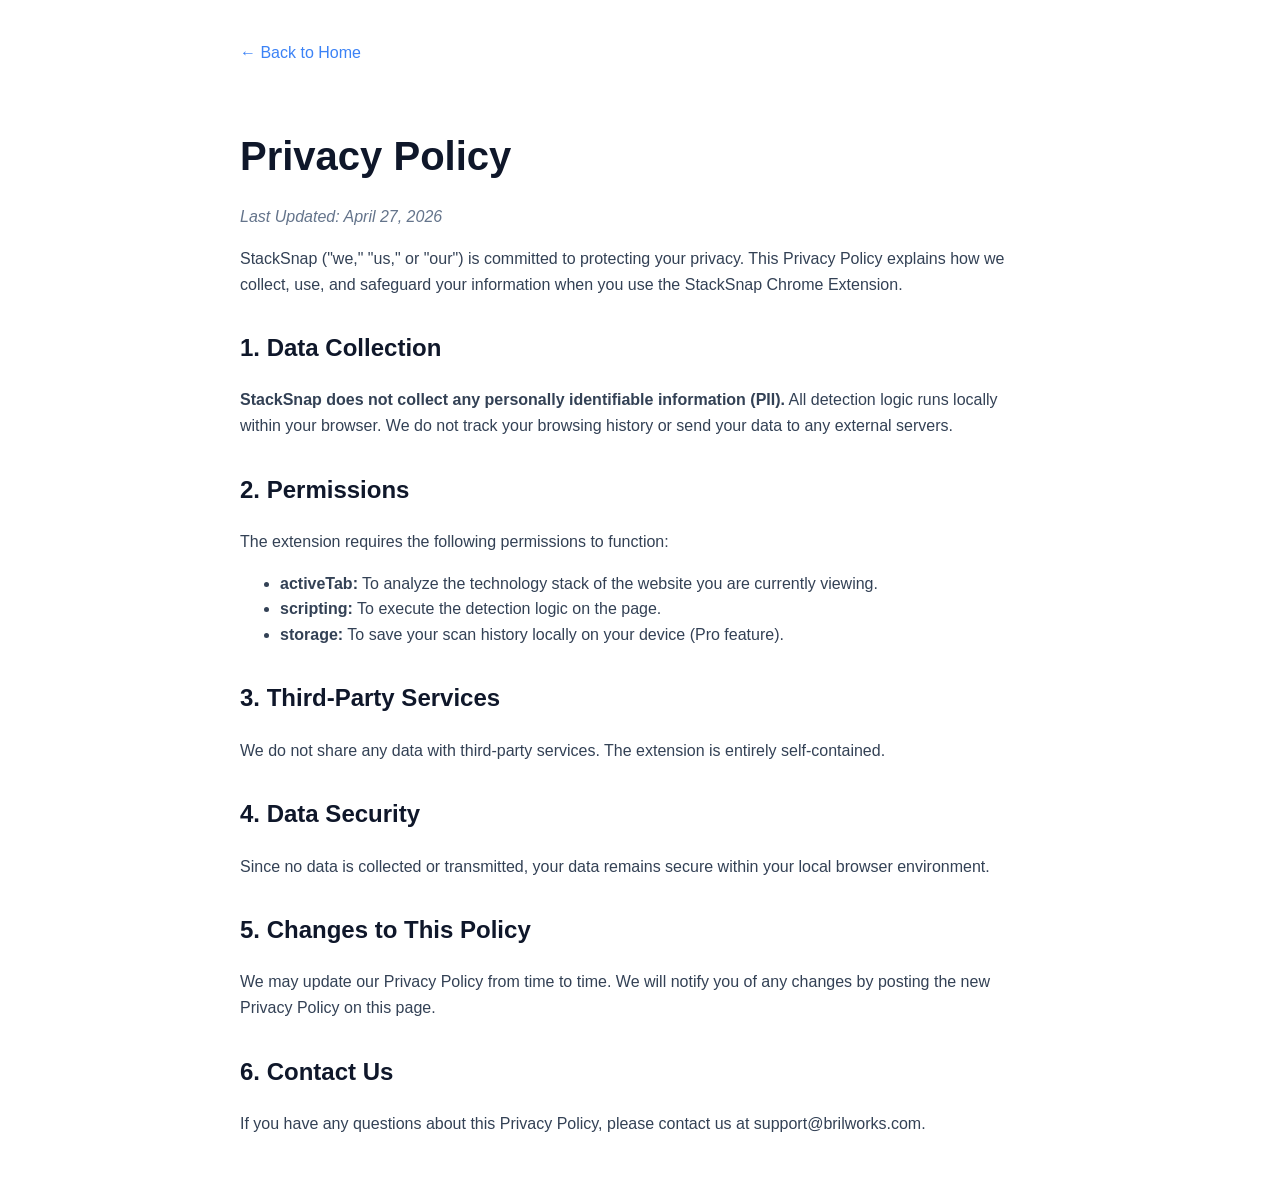
==== privacy.html @ 97b1abbc "Initial commit: Chrome extension and landing page" ====
<!DOCTYPE html>
<html lang="en">
<head>
    <meta charset="UTF-8">
    <meta name="viewport" content="width=device-width, initial-scale=1.0">
    <title>Privacy Policy | StackSnap</title>
    <meta name="description" content="Privacy Policy for StackSnap Chrome Extension. Learn how we handle your data.">
    <style>
        :root {
            --primary: #0f172a;
            --text: #334155;
            --bg: #ffffff;
            --accent: #3b82f6;
        }
        body {
            font-family: 'Inter', -apple-system, sans-serif;
            line-height: 1.6;
            color: var(--text);
            max-width: 800px;
            margin: 0 auto;
            padding: 40px 20px;
            background: var(--bg);
        }
        h1 { color: var(--primary); font-size: 2.5rem; margin-bottom: 1rem; }
        h2 { color: var(--primary); font-size: 1.5rem; margin-top: 2rem; }
        p { margin-bottom: 1rem; }
        .back-link {
            display: inline-block;
            margin-bottom: 2rem;
            color: var(--accent);
            text-decoration: none;
            font-weight: 500;
        }
        .date { font-style: italic; color: #64748b; }
    </style>
</head>
<body>
    <a href="/" class="back-link">← Back to Home</a>
    <h1>Privacy Policy</h1>
    <p class="date">Last Updated: April 27, 2026</p>

    <p>StackSnap ("we," "us," or "our") is committed to protecting your privacy. This Privacy Policy explains how we collect, use, and safeguard your information when you use the StackSnap Chrome Extension.</p>

    <h2>1. Data Collection</h2>
    <p><strong>StackSnap does not collect any personally identifiable information (PII).</strong> All detection logic runs locally within your browser. We do not track your browsing history or send your data to any external servers.</p>

    <h2>2. Permissions</h2>
    <p>The extension requires the following permissions to function:</p>
    <ul>
        <li><strong>activeTab:</strong> To analyze the technology stack of the website you are currently viewing.</li>
        <li><strong>scripting:</strong> To execute the detection logic on the page.</li>
        <li><strong>storage:</strong> To save your scan history locally on your device (Pro feature).</li>
    </ul>

    <h2>3. Third-Party Services</h2>
    <p>We do not share any data with third-party services. The extension is entirely self-contained.</p>

    <h2>4. Data Security</h2>
    <p>Since no data is collected or transmitted, your data remains secure within your local browser environment.</p>

    <h2>5. Changes to This Policy</h2>
    <p>We may update our Privacy Policy from time to time. We will notify you of any changes by posting the new Privacy Policy on this page.</p>

    <h2>6. Contact Us</h2>
    <p>If you have any questions about this Privacy Policy, please contact us at support@brilworks.com.</p>
</body>
</html>
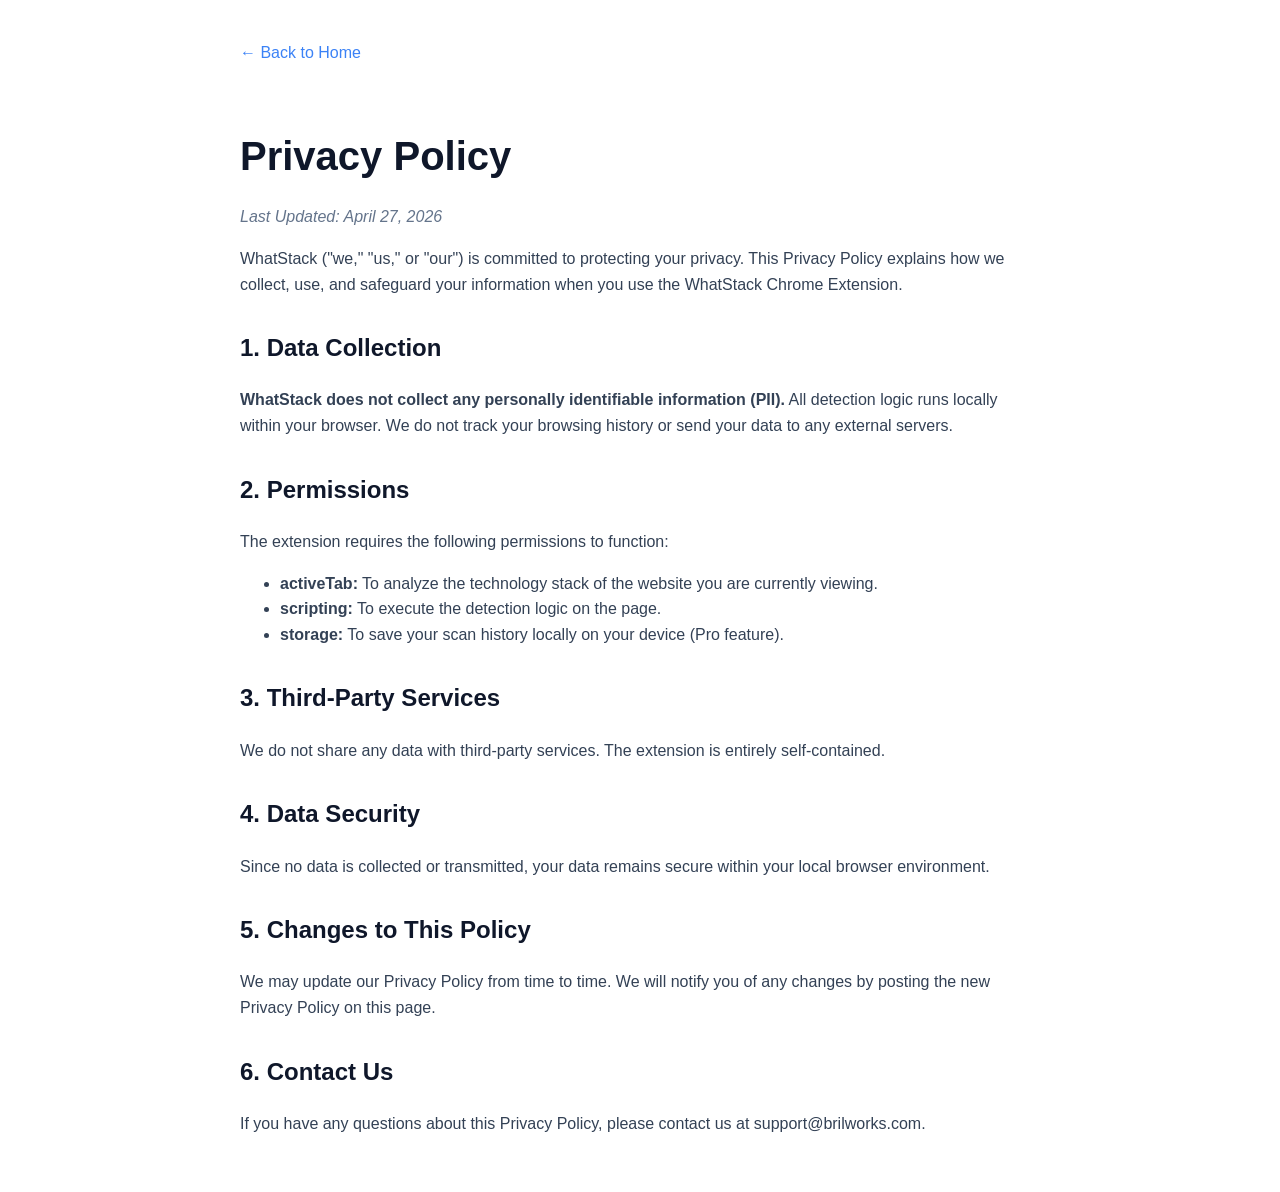
==== commit fb17b4dc: "Rebrand to WhatStack and optimize for Stack Scan SEO/GEO/AEO" ====
--- a/privacy.html
+++ b/privacy.html
@@ -3,8 +3,8 @@
 <head>
     <meta charset="UTF-8">
     <meta name="viewport" content="width=device-width, initial-scale=1.0">
-    <title>Privacy Policy | StackSnap</title>
-    <meta name="description" content="Privacy Policy for StackSnap Chrome Extension. Learn how we handle your data.">
+    <title>Privacy Policy | WhatStack</title>
+    <meta name="description" content="Privacy Policy for WhatStack Chrome Extension. Learn how we handle your data.">
     <style>
         :root {
             --primary: #0f172a;
@@ -39,10 +39,10 @@
     <h1>Privacy Policy</h1>
     <p class="date">Last Updated: April 27, 2026</p>
 
-    <p>StackSnap ("we," "us," or "our") is committed to protecting your privacy. This Privacy Policy explains how we collect, use, and safeguard your information when you use the StackSnap Chrome Extension.</p>
+    <p>WhatStack ("we," "us," or "our") is committed to protecting your privacy. This Privacy Policy explains how we collect, use, and safeguard your information when you use the WhatStack Chrome Extension.</p>
 
     <h2>1. Data Collection</h2>
-    <p><strong>StackSnap does not collect any personally identifiable information (PII).</strong> All detection logic runs locally within your browser. We do not track your browsing history or send your data to any external servers.</p>
+    <p><strong>WhatStack does not collect any personally identifiable information (PII).</strong> All detection logic runs locally within your browser. We do not track your browsing history or send your data to any external servers.</p>
 
     <h2>2. Permissions</h2>
     <p>The extension requires the following permissions to function:</p>
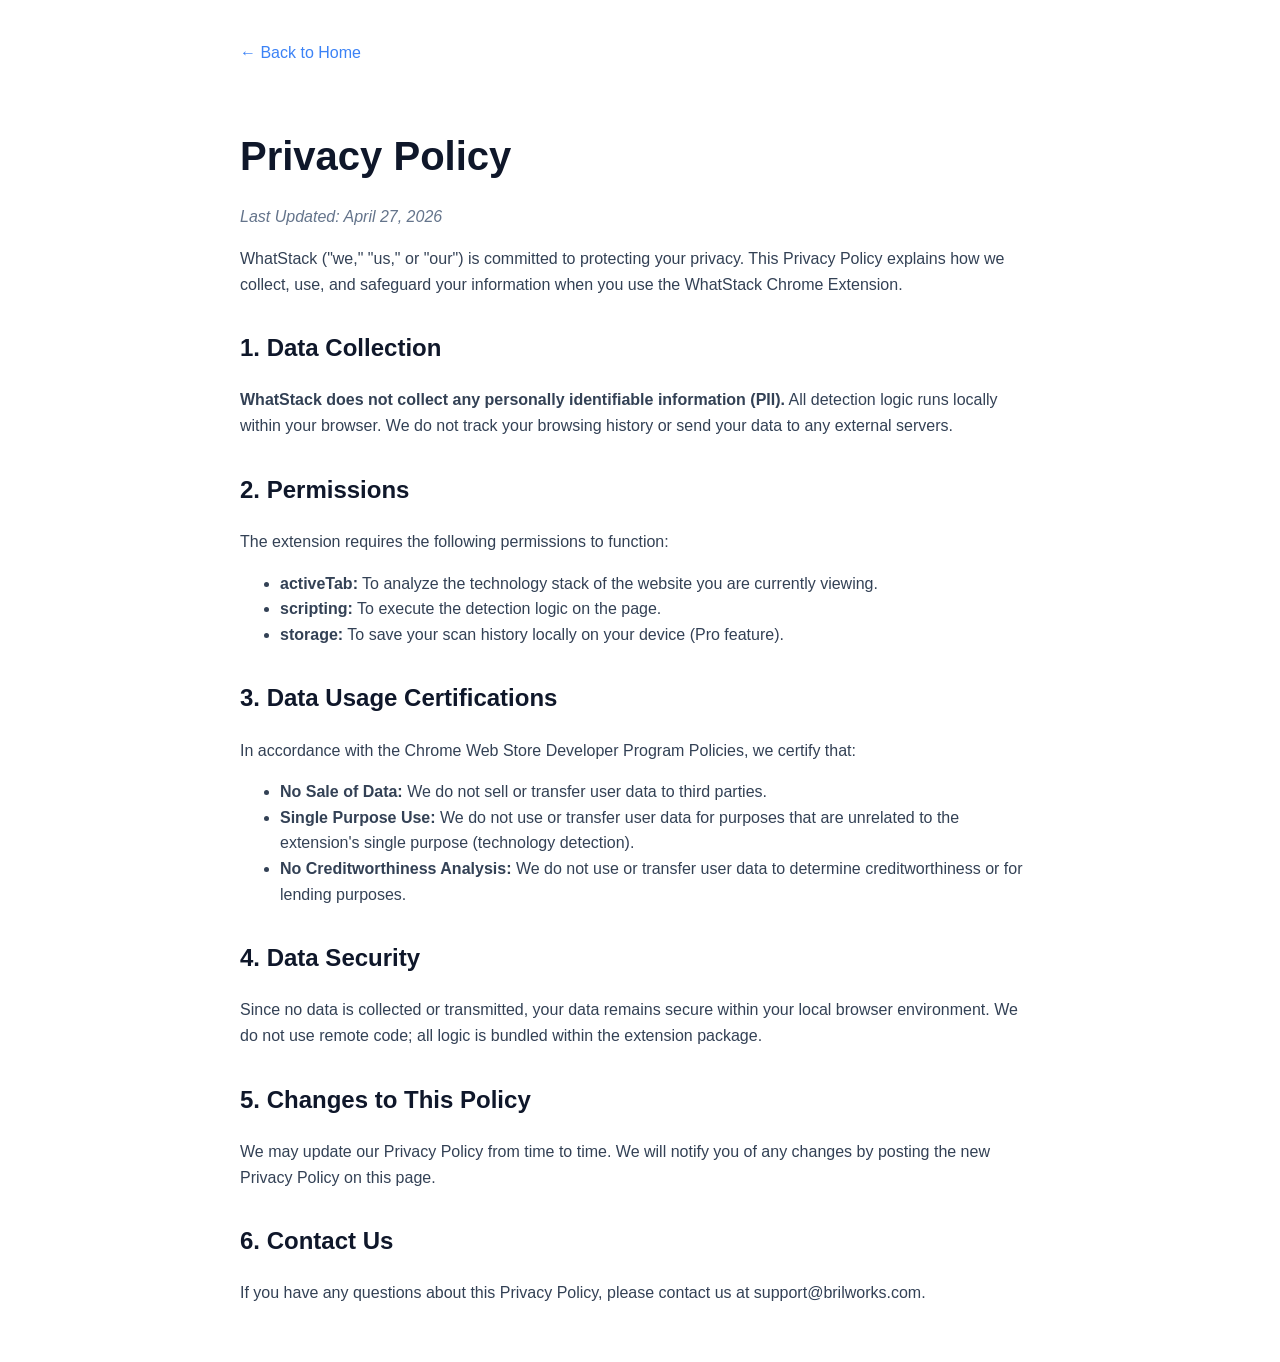
==== commit da10a0c4: "Compliance update: Shortened footer and aligned Privacy Policy with Chrome Web Store certifications" ====
--- a/privacy.html
+++ b/privacy.html
@@ -52,11 +52,16 @@
         <li><strong>storage:</strong> To save your scan history locally on your device (Pro feature).</li>
     </ul>
 
-    <h2>3. Third-Party Services</h2>
-    <p>We do not share any data with third-party services. The extension is entirely self-contained.</p>
+    <h2>3. Data Usage Certifications</h2>
+    <p>In accordance with the Chrome Web Store Developer Program Policies, we certify that:</p>
+    <ul>
+        <li><strong>No Sale of Data:</strong> We do not sell or transfer user data to third parties.</li>
+        <li><strong>Single Purpose Use:</strong> We do not use or transfer user data for purposes that are unrelated to the extension's single purpose (technology detection).</li>
+        <li><strong>No Creditworthiness Analysis:</strong> We do not use or transfer user data to determine creditworthiness or for lending purposes.</li>
+    </ul>
 
     <h2>4. Data Security</h2>
-    <p>Since no data is collected or transmitted, your data remains secure within your local browser environment.</p>
+    <p>Since no data is collected or transmitted, your data remains secure within your local browser environment. We do not use remote code; all logic is bundled within the extension package.</p>
 
     <h2>5. Changes to This Policy</h2>
     <p>We may update our Privacy Policy from time to time. We will notify you of any changes by posting the new Privacy Policy on this page.</p>
